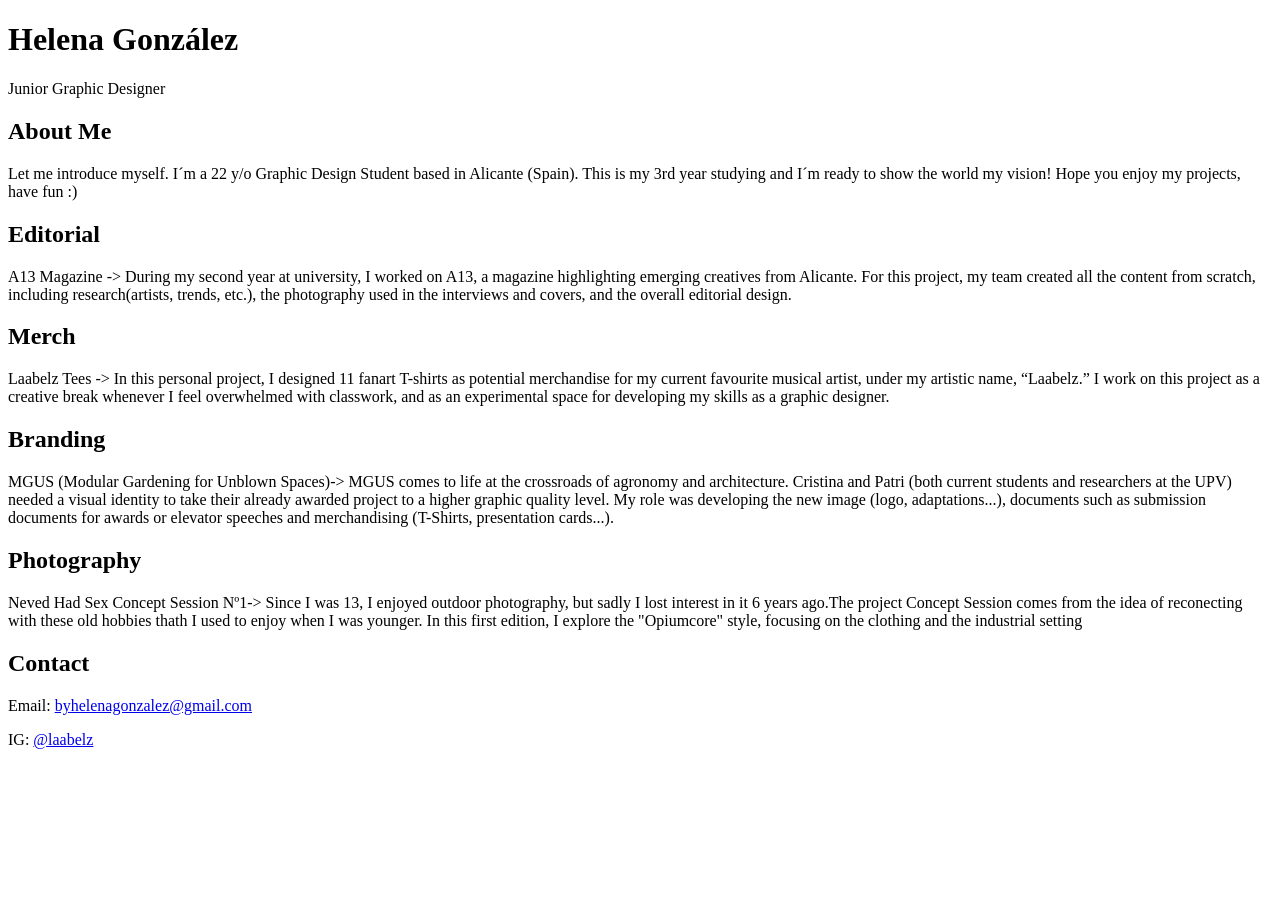
==== index.html @ 9114ae09 "creación de pags html para los diferentes proyectos + css específico (styleproject.css)" ====
<!DOCTYPE html>
<html lang="en">
<head>
    <meta charset="UTF-8">
    <meta name="viewport" content="width=device-width, initial-scale=1.0">
    <title>Portfolio</title>
    <link rel="stylesheet" href="style.css">

</head>
<body>
    <header>
        <h1>Helena González</h1>
        <p>Junior Graphic Designer</p>
    </header>
    <main>
        <section class="about">
            <h2>About Me</h2>
            <p>Let me introduce myself.
                I´m a 22 y/o Graphic Design Student based in Alicante (Spain). This is my 3rd year studying and I´m ready to show the world my vision! Hope you enjoy my projects, have fun :)
            </p>
        </section>

        <section class="proyectos">
            <div class="projectounico">
                <h2>Editorial</h2>
                <p>A13 Magazine -> During my second year at university, I worked on A13, a magazine highlighting emerging creatives from Alicante. For this project, my team created all the content from scratch, including research(artists, trends, etc.), the photography used in the interviews and covers, and the overall editorial design.</p>
            </div>
            <div class="projectounico">
                <h2>Merch</h2>
                <p>Laabelz Tees -> In this personal project, I designed 11 fanart T-shirts as potential merchandise for my current favourite musical artist, under my artistic name, “Laabelz.” I work on this project as a creative break whenever I feel overwhelmed with classwork, and as an experimental space for developing my skills as a graphic designer.</p>
            </div>
            <div class="projectounico">
                <h2>Branding</h2>
                <p>MGUS (Modular Gardening for Unblown Spaces)-> MGUS comes to life at the crossroads of agronomy and architecture. Cristina and Patri (both current students and researchers at the UPV) needed a visual identity to take their already awarded project to a higher graphic quality level. My role was developing the new image (logo, adaptations...), documents such as submission documents for awards or elevator speeches and merchandising (T-Shirts, presentation cards...).</p>
            </div>
            <div class="projectounico">
                <h2>Photography</h2>
                <p>Neved Had Sex Concept Session Nº1-> Since I was 13, I enjoyed outdoor photography, but sadly I lost interest in it 6 years ago.The project Concept Session comes from the idea of reconecting with these old hobbies thath I used to enjoy when I was younger. In this first edition, I explore the "Opiumcore" style, focusing on the clothing and the industrial setting</p>
            </div>

        </section>

        <section class="contact">
            <h2>Contact</h2>
            <p>Email: 
                    <a href="mailto:byhelenagonzalez@gmail.com"> byhelenagonzalez@gmail.com</a>
            </p>
            <p>IG: 
                <a href="https://www.instagram.com/laabelz/" target="_blank">@laabelz</a>
            </p>

        </section>
    </main>


</body>
</html>
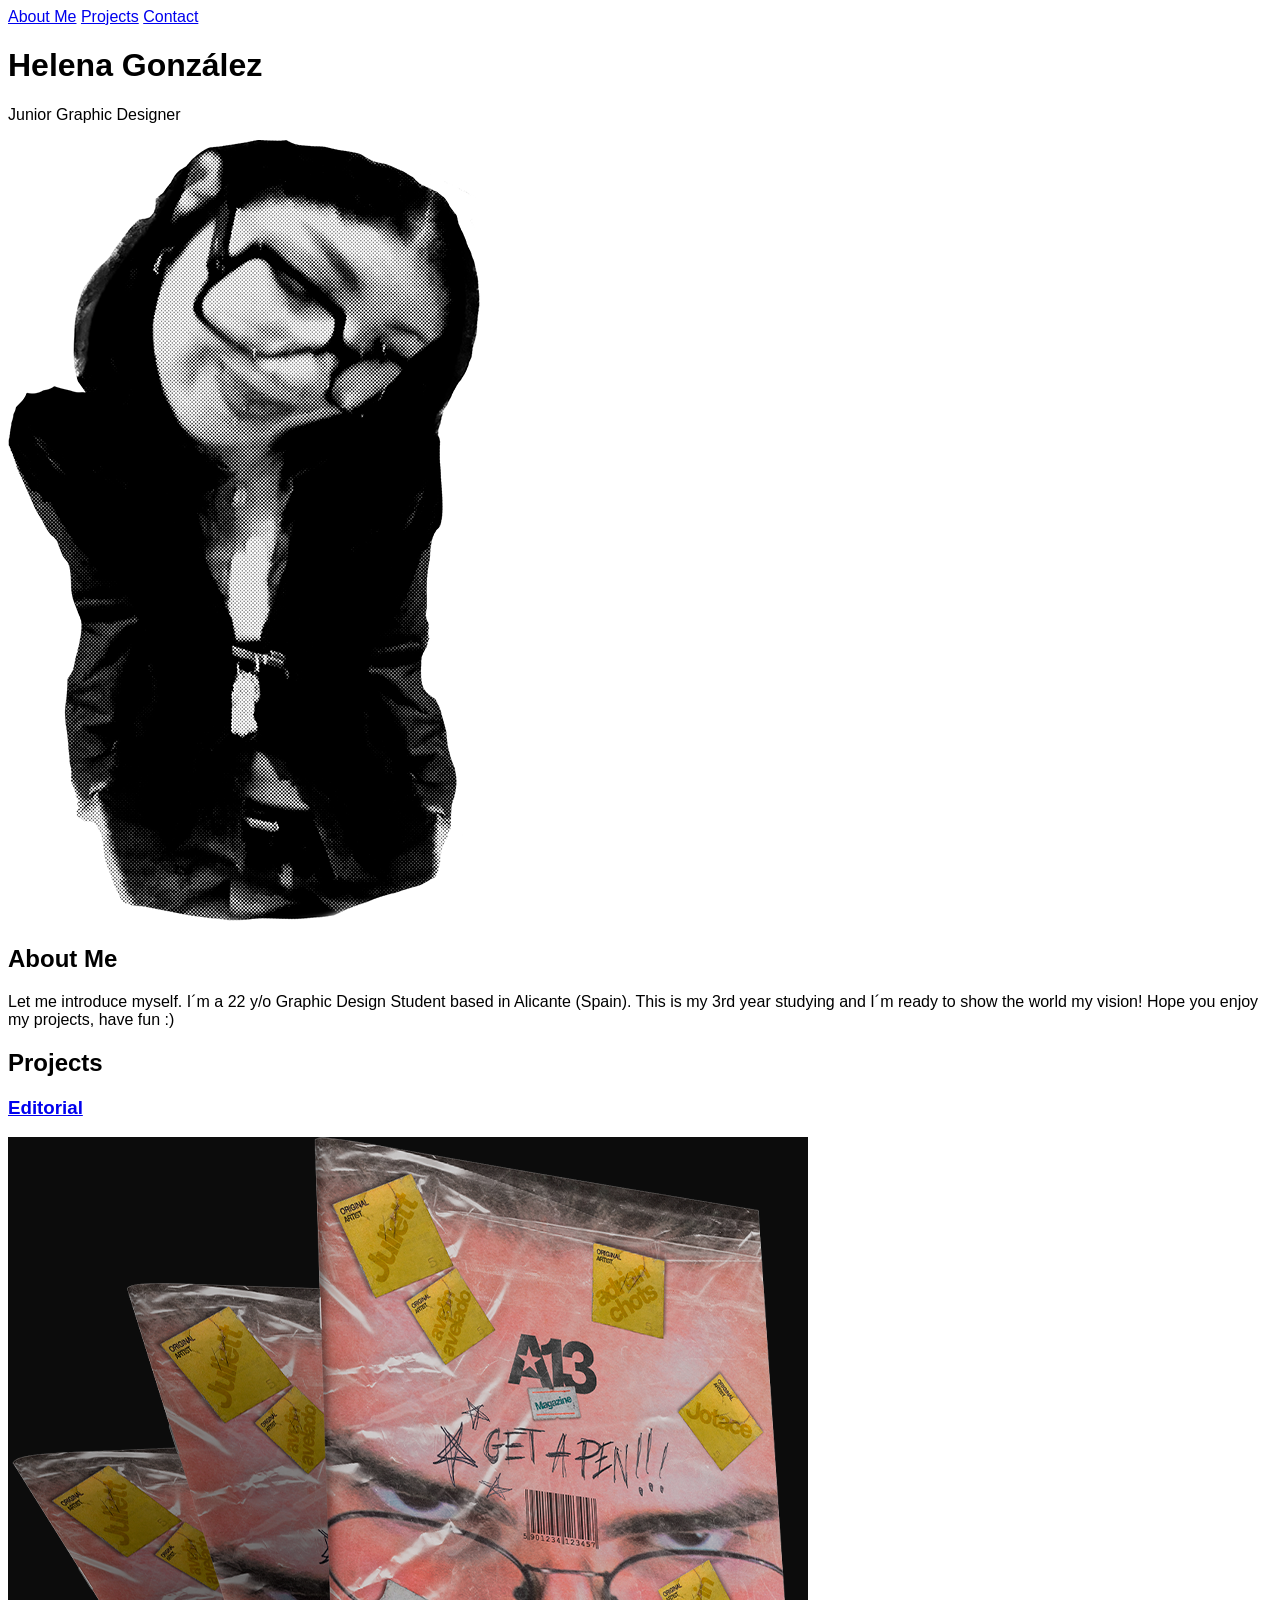
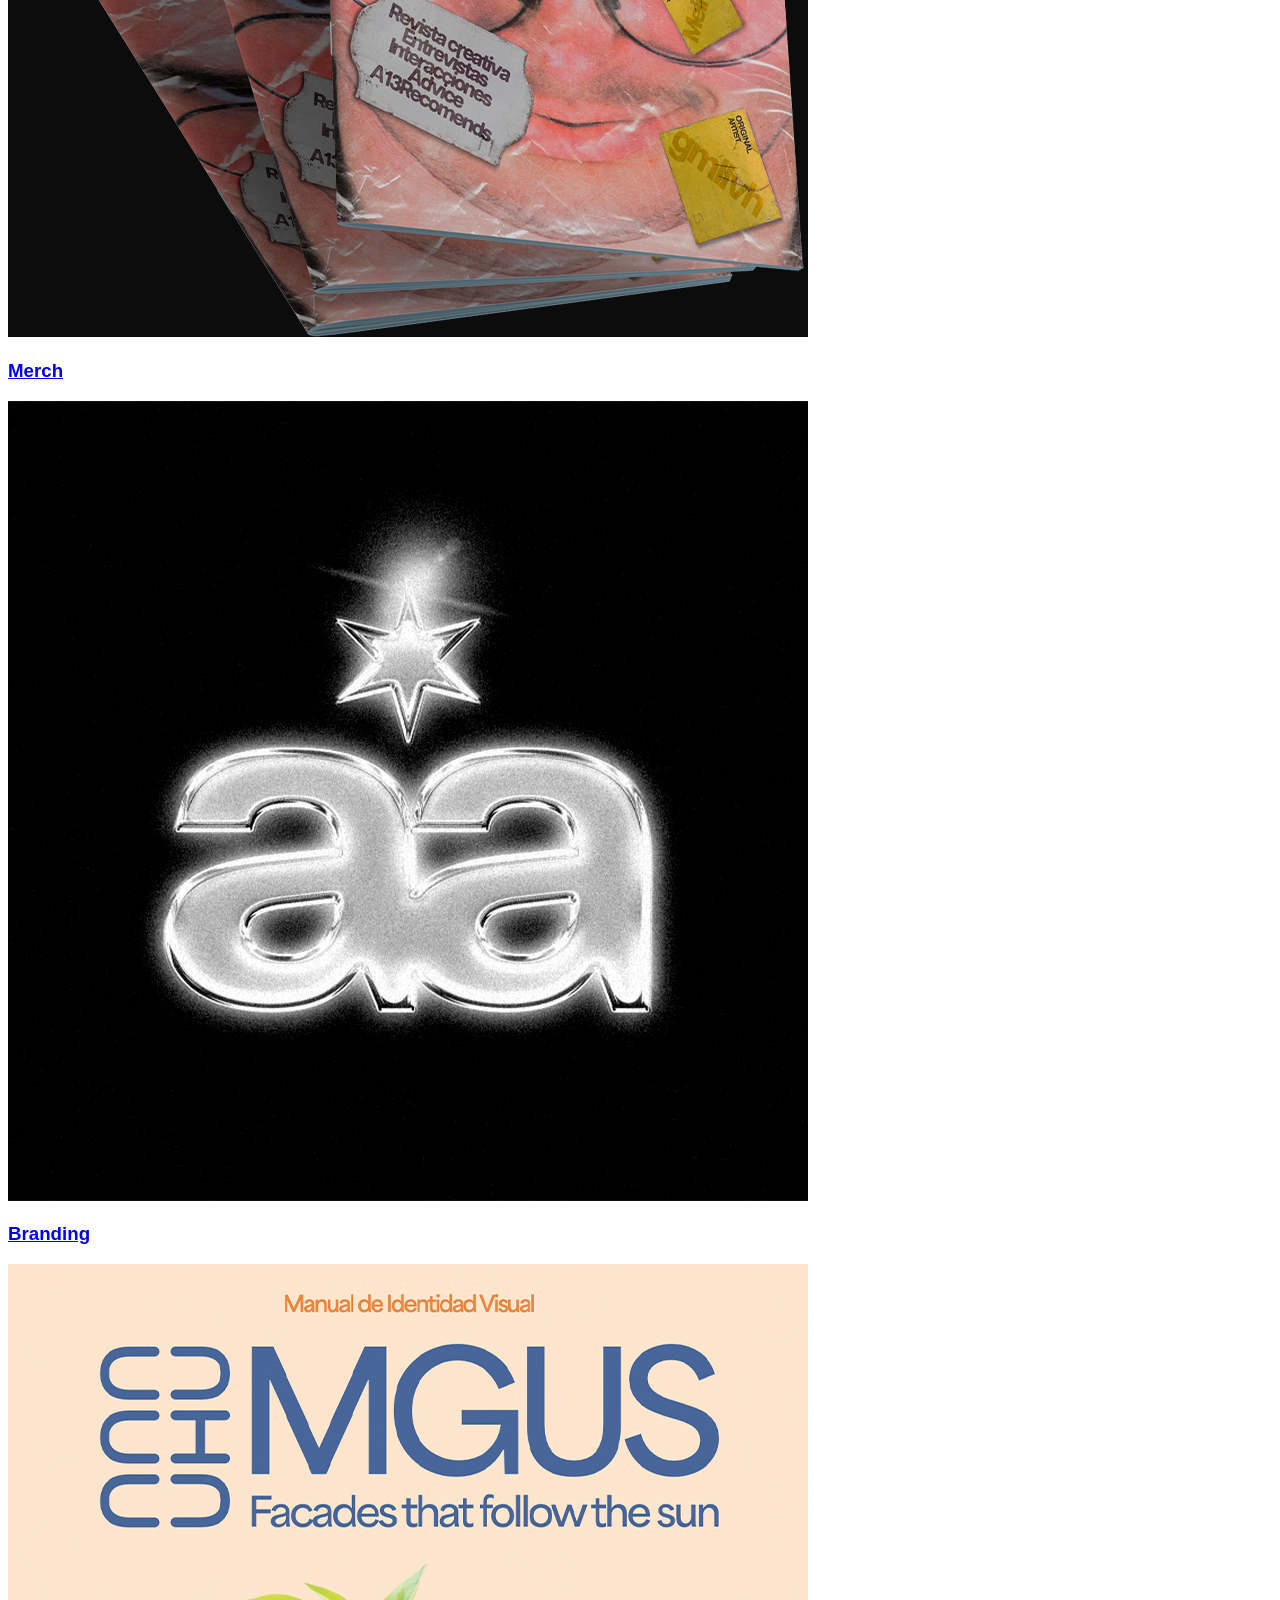
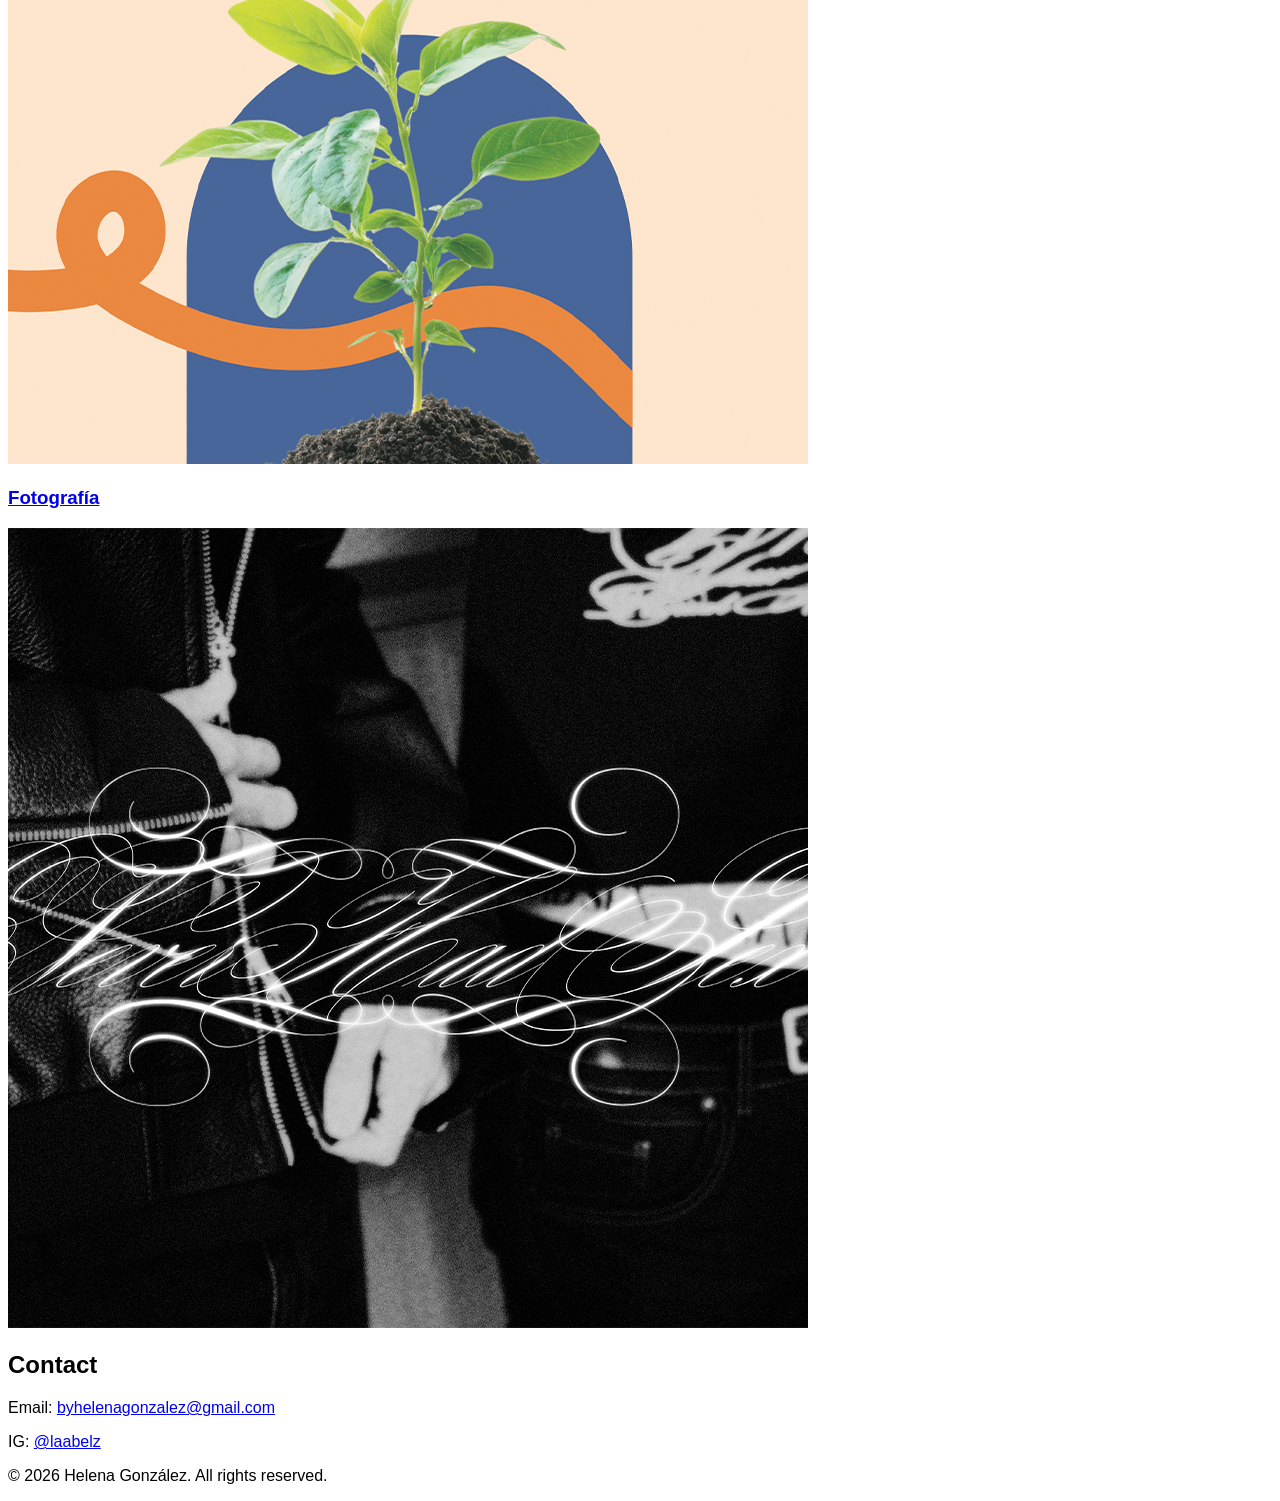
==== commit dfe0cdcb: "reestructuración he cambiado de idea y me gusta más hecer una galería para presentar los poryectos a" ====
--- a/index.html
+++ b/index.html
@@ -4,43 +4,58 @@
     <meta charset="UTF-8">
     <meta name="viewport" content="width=device-width, initial-scale=1.0">
     <title>Portfolio</title>
-    <link rel="stylesheet" href="style.css">
+    <link rel="stylesheet" href="css/style.css">
 
 </head>
 <body>
     <header>
+    <nav>
+        <a href="#about">About Me</a>
+        <a href="#projects">Projects</a>
+        <a href="#contact">Contact</a>
+    </nav>
+</header>
         <h1>Helena González</h1>
         <p>Junior Graphic Designer</p>
     </header>
     <main>
-        <section class="about">
-            <h2>About Me</h2>
-            <p>Let me introduce myself.
-                I´m a 22 y/o Graphic Design Student based in Alicante (Spain). This is my 3rd year studying and I´m ready to show the world my vision! Hope you enjoy my projects, have fun :)
-            </p>
+        <section id="about">
+            <div class="imagen">
+                <img src="imagenes/yochikita.png" alt="Helen:)">
+            </div>
+            <div class="descripcion">
+                <h2>About Me</h2>
+                 <p>Let me introduce myself. I´m a 22 y/o Graphic Design Student based in Alicante (Spain). This is my 3rd year studying and I´m ready to show the world my vision! Hope you enjoy my projects, have fun :) </p>
+            </div>           
         </section>
 
-        <section class="proyectos">
-            <div class="projectounico">
-                <h2>Editorial</h2>
-                <p>A13 Magazine -> During my second year at university, I worked on A13, a magazine highlighting emerging creatives from Alicante. For this project, my team created all the content from scratch, including research(artists, trends, etc.), the photography used in the interviews and covers, and the overall editorial design.</p>
+        <section id="proyectos">
+            <h2>Projects</h2>
+            <div class="galeriaproyectos">
+                <a href="editorial.html">
+                    <h3>Editorial</h3>
+                    <img src="imagenes/editoriallanding.png" alt="A13 Magazine">
+                </a>
+
+                <a href="merch.html">
+                    <h3>Merch</h3>
+                    <img src="imagenes/merchlanding.png" alt="Laabelz">
+                </a>
+
+                <a href="branding.html">
+                    <h3>Branding</h3>
+                    <img src="imagenes/brandinglanding.png" alt="MGUS">
+                </a>
+
+                <a href="fotografia.html">
+                    <h3>Fotografía</h3>
+                    <img src="imagenes/fotolanding.png" alt="Fotografía Project">
+                </a>
+
             </div>
-            <div class="projectounico">
-                <h2>Merch</h2>
-                <p>Laabelz Tees -> In this personal project, I designed 11 fanart T-shirts as potential merchandise for my current favourite musical artist, under my artistic name, “Laabelz.” I work on this project as a creative break whenever I feel overwhelmed with classwork, and as an experimental space for developing my skills as a graphic designer.</p>
-            </div>
-            <div class="projectounico">
-                <h2>Branding</h2>
-                <p>MGUS (Modular Gardening for Unblown Spaces)-> MGUS comes to life at the crossroads of agronomy and architecture. Cristina and Patri (both current students and researchers at the UPV) needed a visual identity to take their already awarded project to a higher graphic quality level. My role was developing the new image (logo, adaptations...), documents such as submission documents for awards or elevator speeches and merchandising (T-Shirts, presentation cards...).</p>
-            </div>
-            <div class="projectounico">
-                <h2>Photography</h2>
-                <p>Neved Had Sex Concept Session Nº1-> Since I was 13, I enjoyed outdoor photography, but sadly I lost interest in it 6 years ago.The project Concept Session comes from the idea of reconecting with these old hobbies thath I used to enjoy when I was younger. In this first edition, I explore the "Opiumcore" style, focusing on the clothing and the industrial setting</p>
-            </div>
-
         </section>
 
-        <section class="contact">
+        <section class="contacto" id="contact">
             <h2>Contact</h2>
             <p>Email: 
                     <a href="mailto:byhelenagonzalez@gmail.com"> byhelenagonzalez@gmail.com</a>
@@ -52,6 +67,10 @@
         </section>
     </main>
 
+    <footer>
+        <p> © 2026 Helena González. All rights reserved.</p>
+    </footer>
+
 
 </body>
 </html>
--- a/css/style.css
+++ b/css/style.css
@@ -0,0 +1,4 @@
+body {
+    font-family: 'helvetica neue', sans-serif;
+    
+}
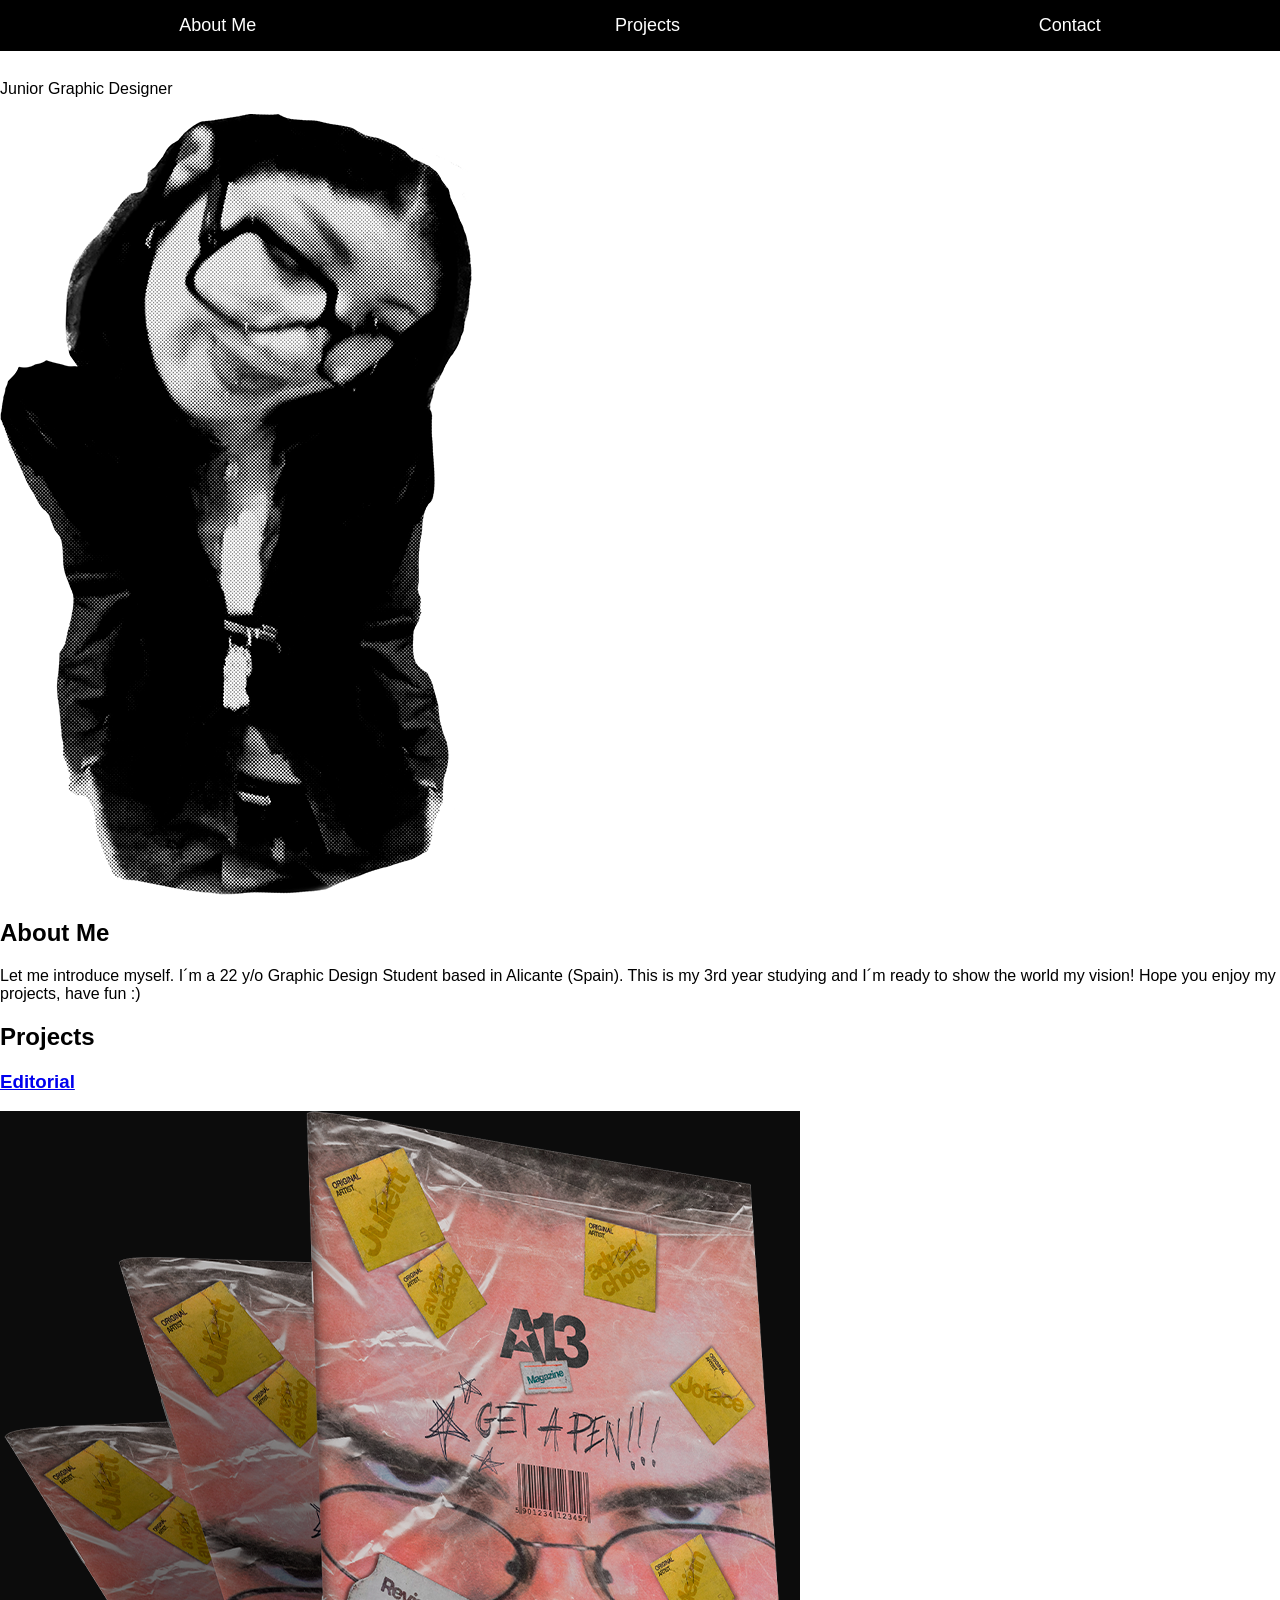
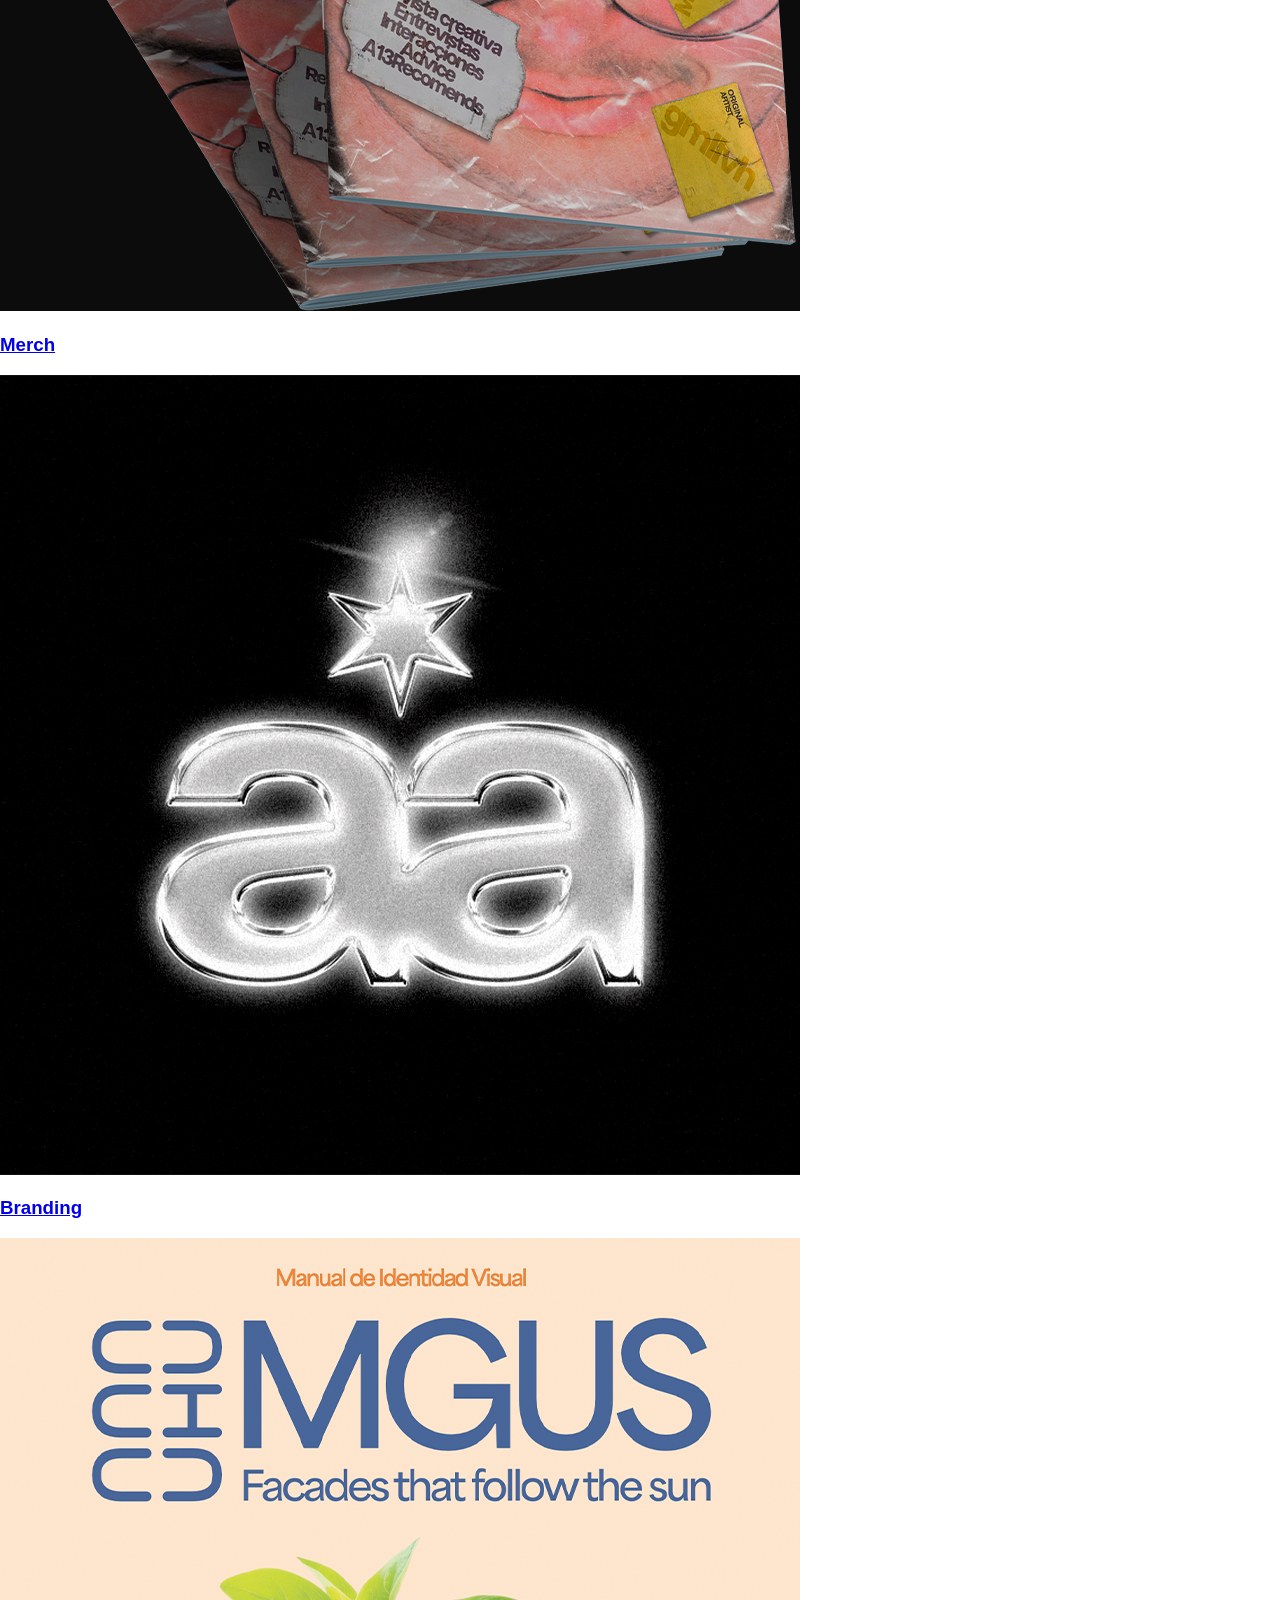
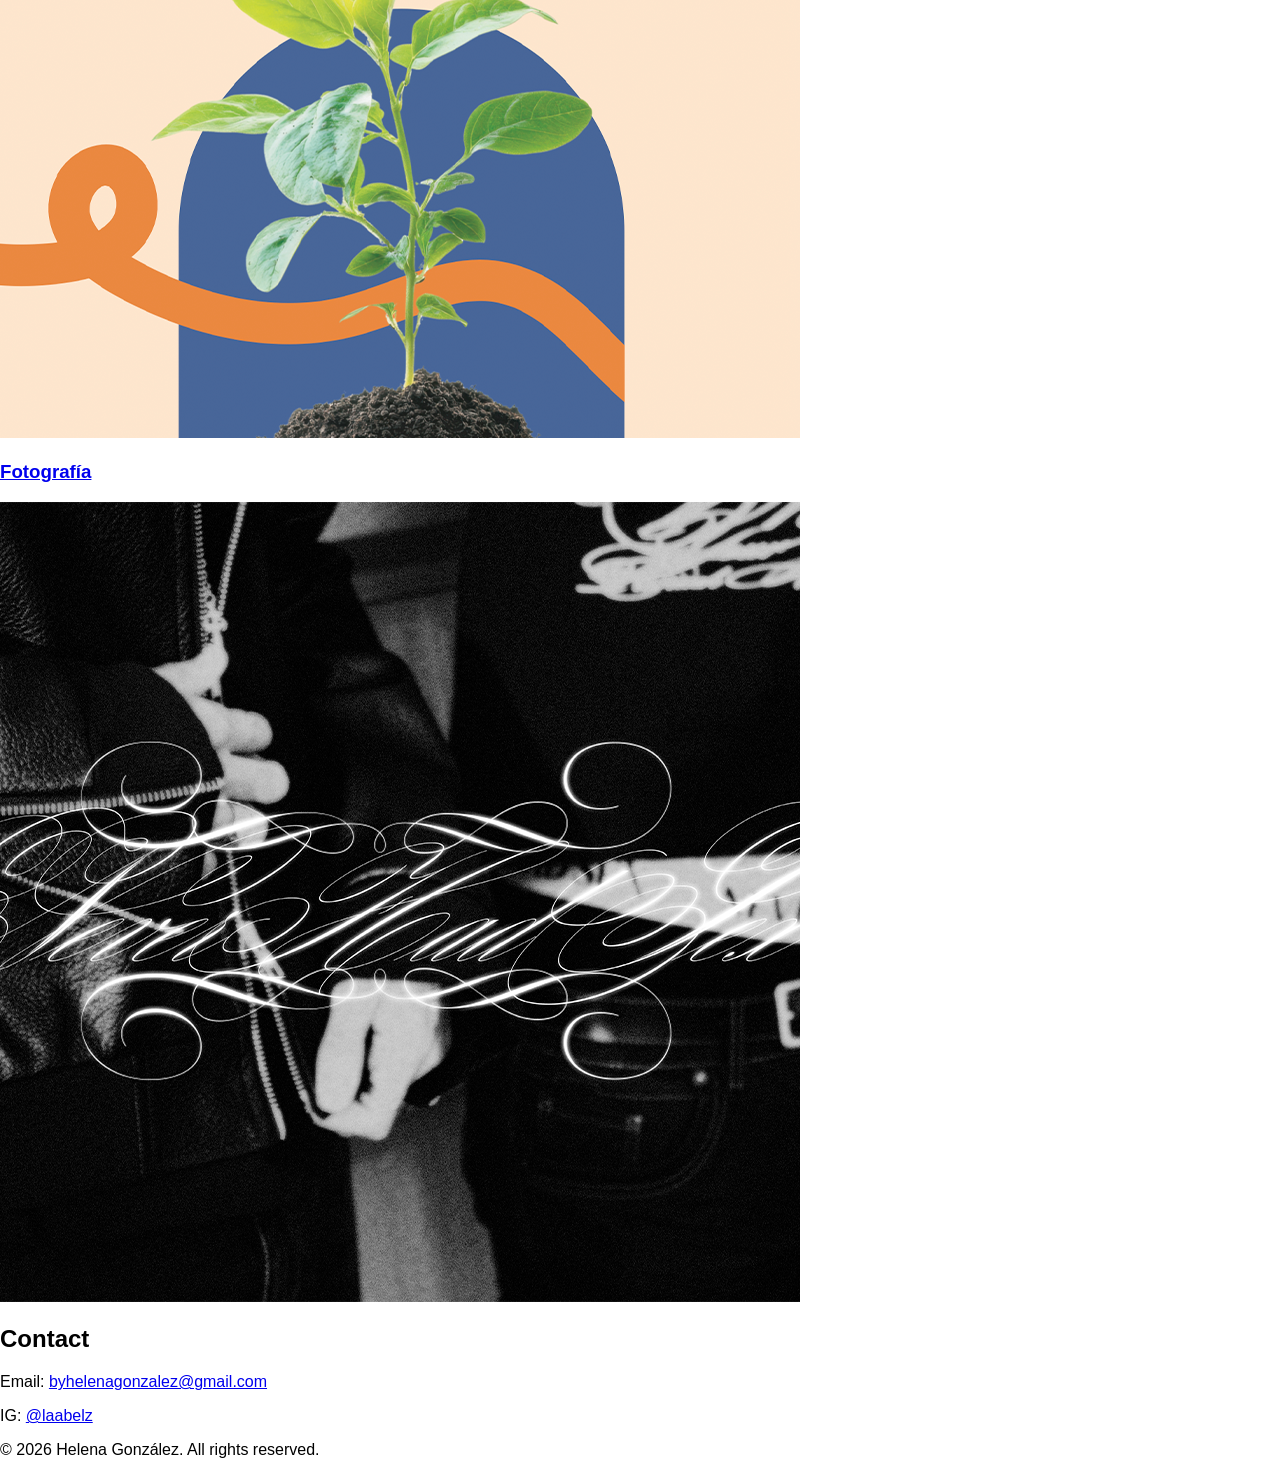
==== commit 4a473c76: "creación y mejora del css de header he puesto el fondo negro, cambiado la tipografía y animado el ho" ====
--- a/index.html
+++ b/index.html
@@ -11,12 +11,12 @@
     <header>
     <nav>
         <a href="#about">About Me</a>
-        <a href="#projects">Projects</a>
-        <a href="#contact">Contact</a>
+        <a href="#proyectos">Projects</a>
+        <a href="#contacto">Contact</a>
     </nav>
-</header>
-        <h1>Helena González</h1>
-        <p>Junior Graphic Designer</p>
+
+    <h1>Helena González</h1>
+    <p>Junior Graphic Designer</p>
     </header>
     <main>
         <section id="about">
@@ -29,7 +29,7 @@
             </div>           
         </section>
 
-        <section id="proyectos">
+        <section class="proyectos" id="proyectos">
             <h2>Projects</h2>
             <div class="galeriaproyectos">
                 <a href="editorial.html">
@@ -55,7 +55,7 @@
             </div>
         </section>
 
-        <section class="contacto" id="contact">
+        <section class="contacto" id="contacto">
             <h2>Contact</h2>
             <p>Email: 
                     <a href="mailto:byhelenagonzalez@gmail.com"> byhelenagonzalez@gmail.com</a>
--- a/css/style.css
+++ b/css/style.css
@@ -1,4 +1,28 @@
 body {
+    margin: 0;
     font-family: 'helvetica neue', sans-serif;
-    
+}
+
+header nav {
+    background-color: black;
+    color: white;
+    position: fixed;
+    top: 0;
+    width: 100%;
+    z-index: 10;
+    display: flex;
+    justify-content: space-around;   
+}
+ header nav a {
+    color: white;
+    font-weight: lighter;
+    text-decoration: none;
+    padding: 15px 20px;
+    font-size: 18px;
+}
+
+header nav a:hover {
+    font-style: italic;
+    color: rgb(170, 0, 0);
+    transition: all 0.3s ease;
 }
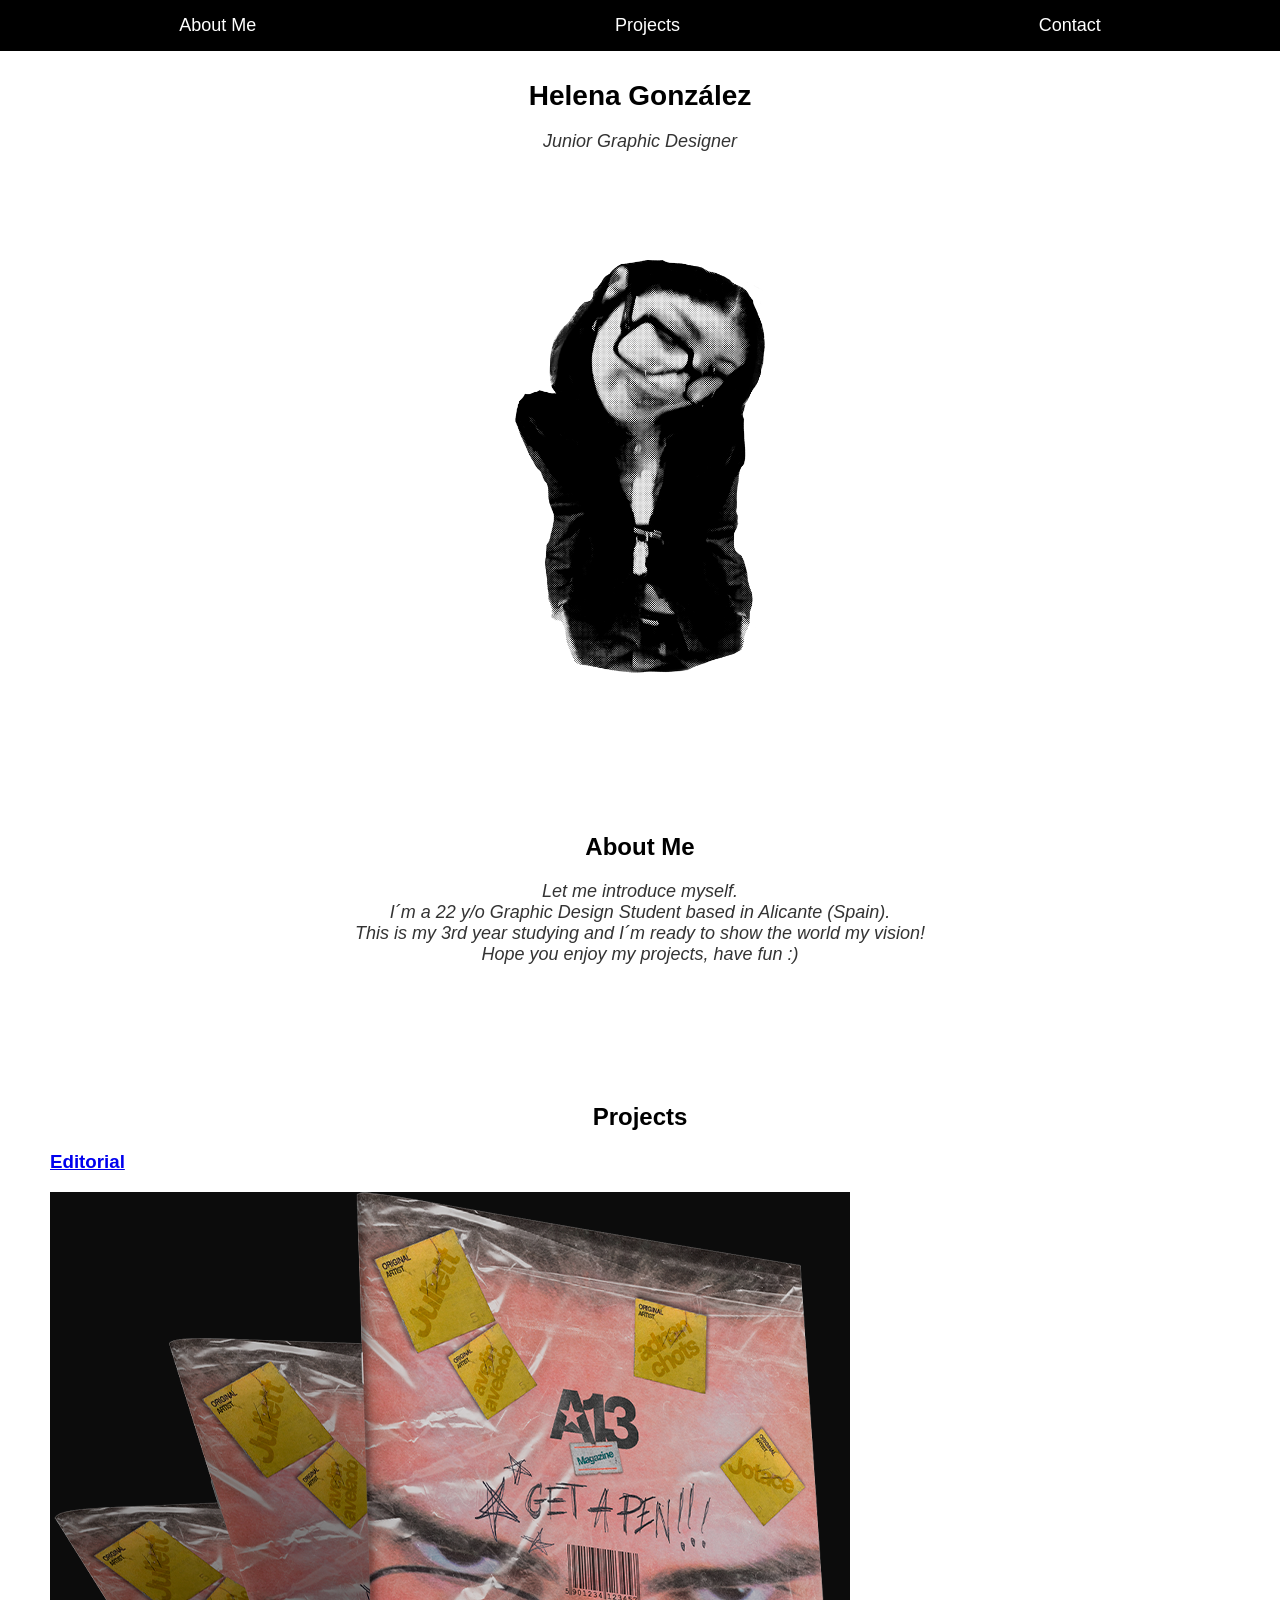
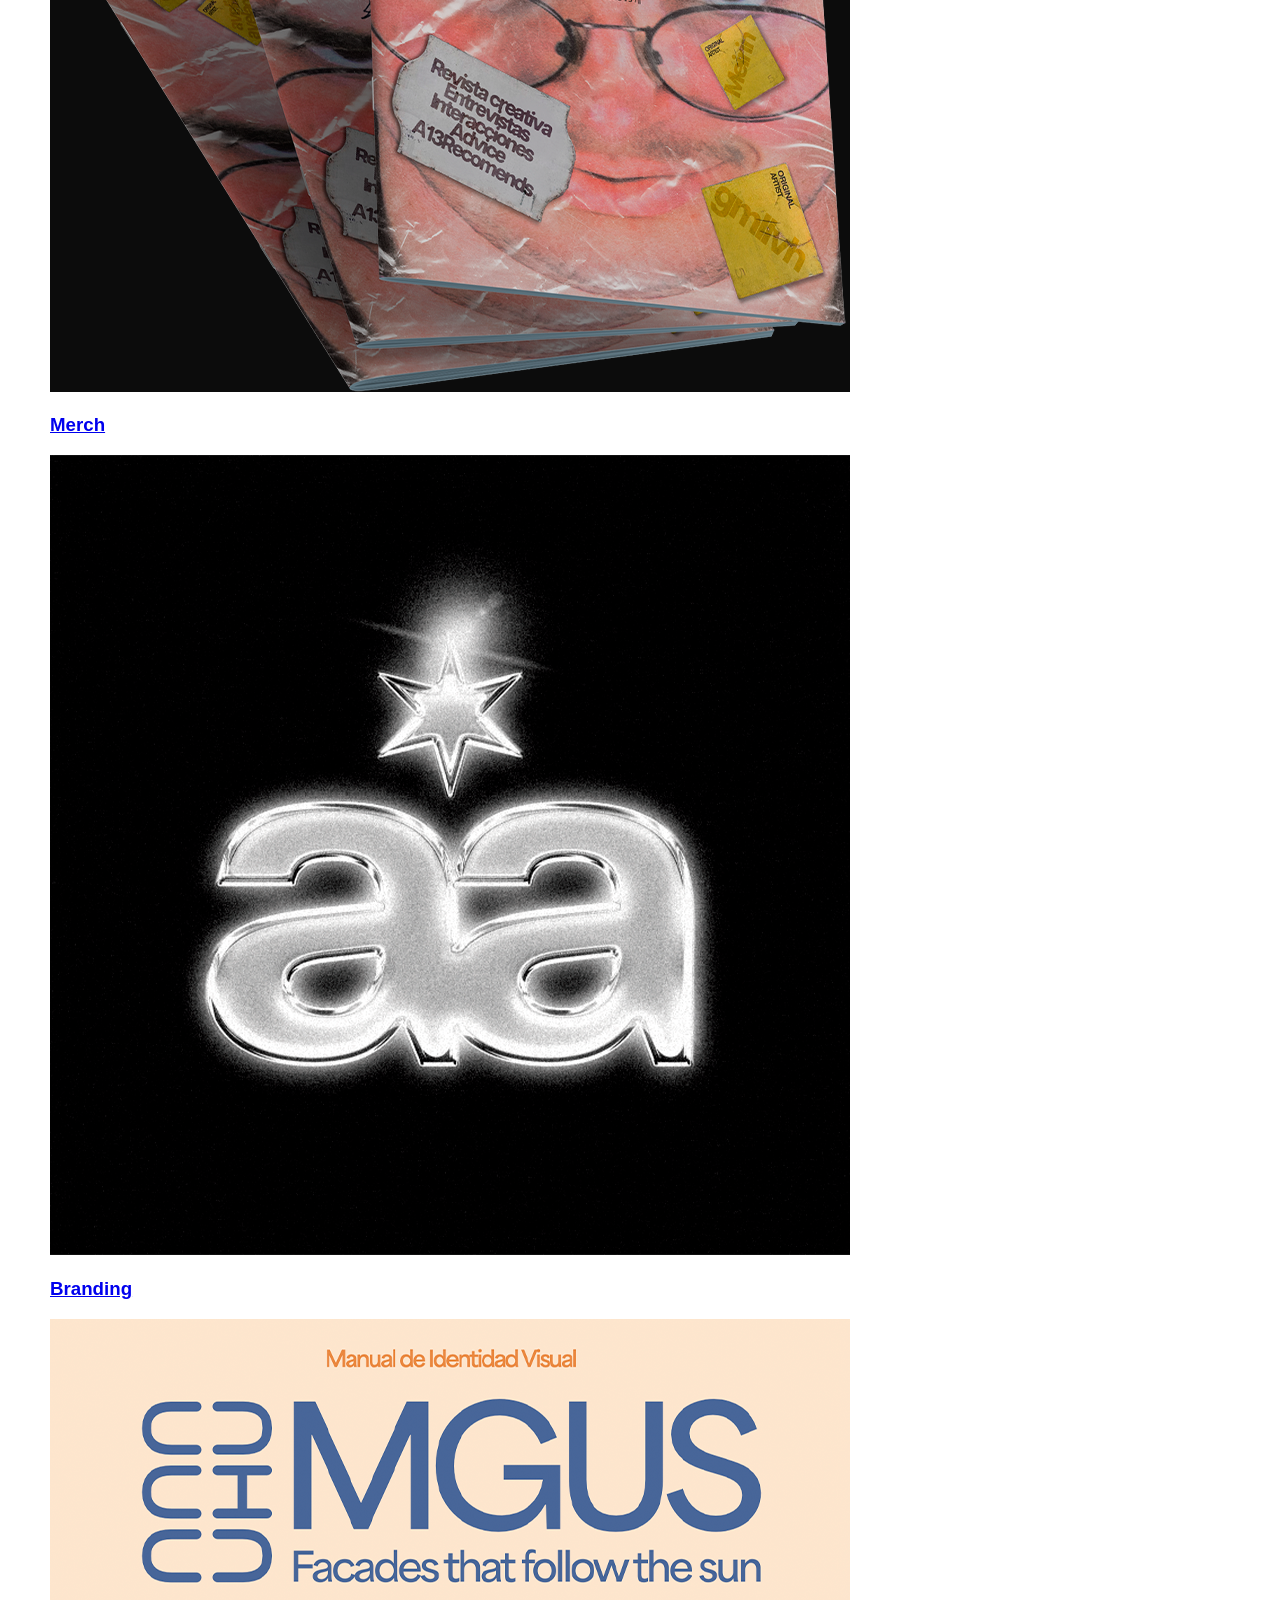
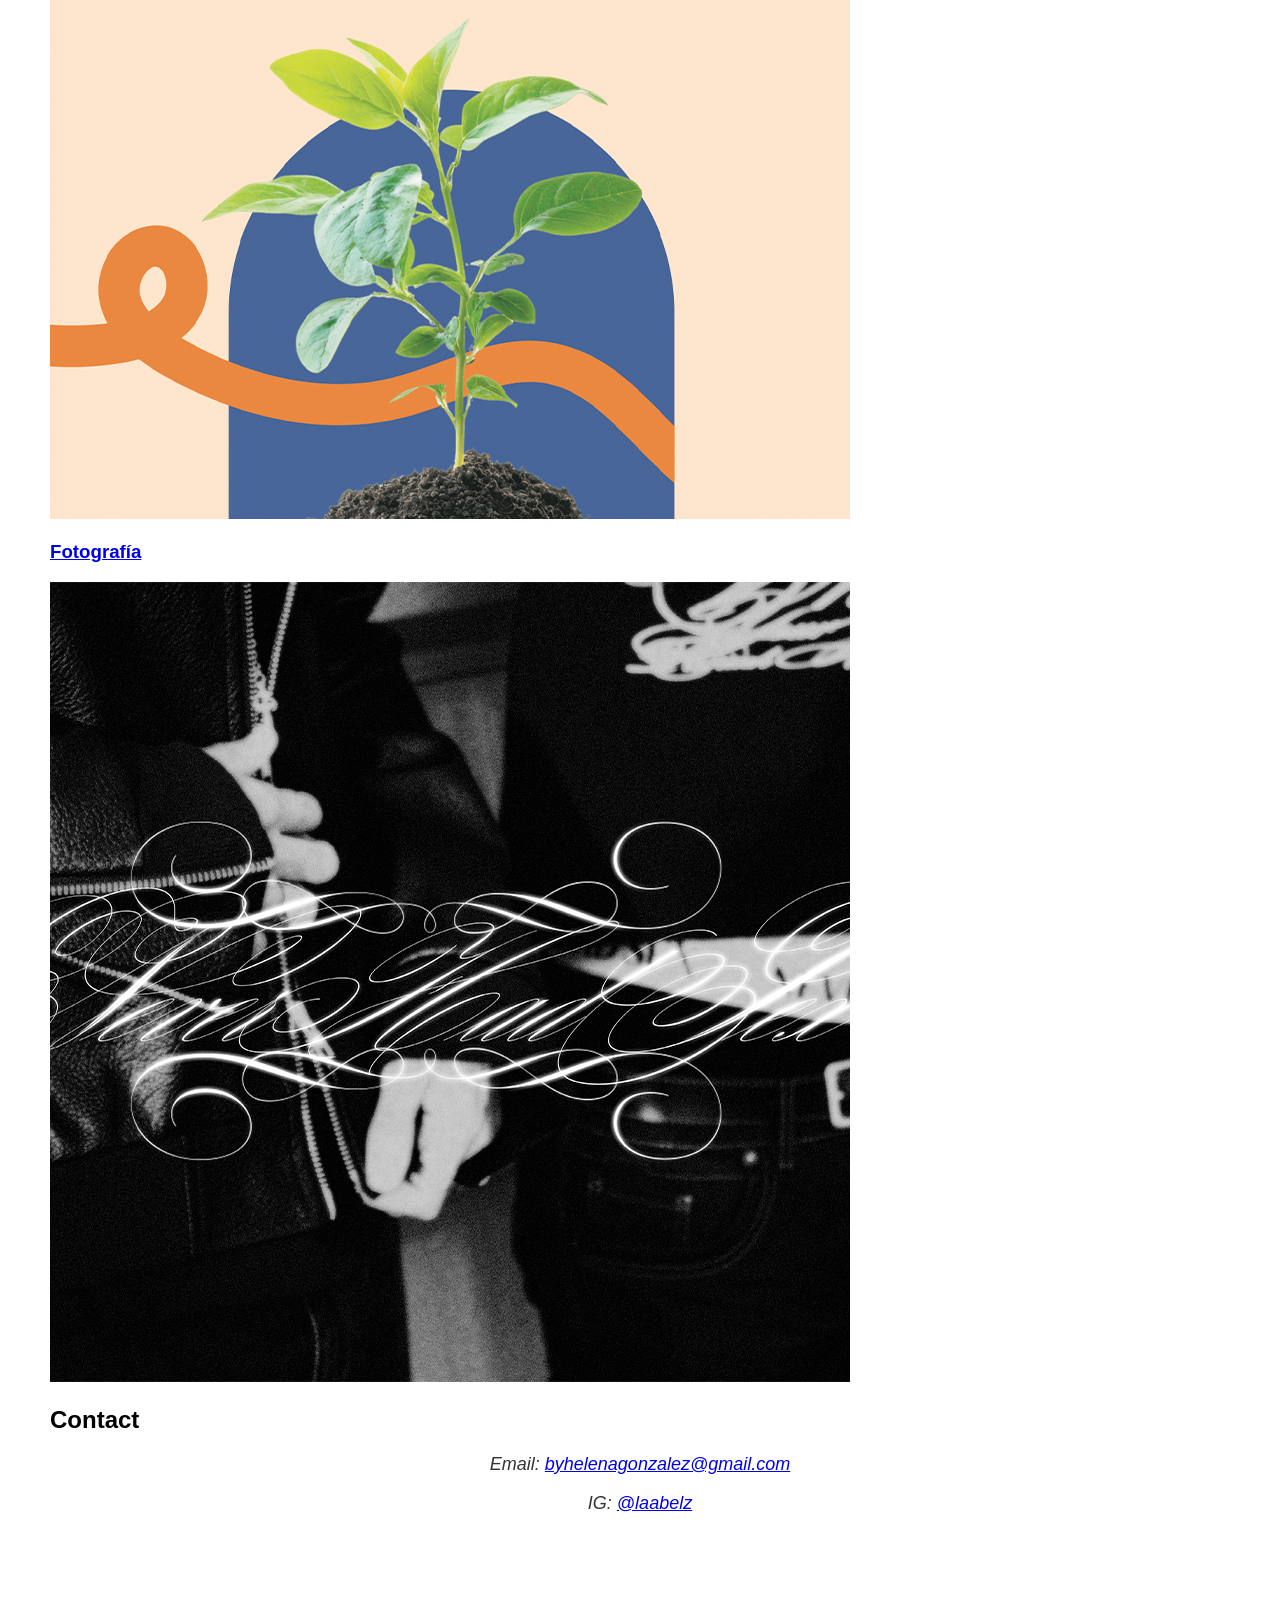
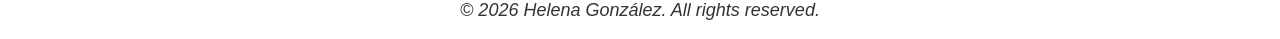
==== commit f4ac64fb: "maquetación del About me" ====
--- a/index.html
+++ b/index.html
@@ -19,13 +19,13 @@
     <p>Junior Graphic Designer</p>
     </header>
     <main>
+        <div class="yochikita">
+                <img src="imagenes/yochikita.png" alt="Helen:)">
+        </div>
         <section id="about">
-            <div class="imagen">
-                <img src="imagenes/yochikita.png" alt="Helen:)">
-            </div>
             <div class="descripcion">
                 <h2>About Me</h2>
-                 <p>Let me introduce myself. I´m a 22 y/o Graphic Design Student based in Alicante (Spain). This is my 3rd year studying and I´m ready to show the world my vision! Hope you enjoy my projects, have fun :) </p>
+                 <p>Let me introduce myself.<br>I´m a 22 y/o Graphic Design Student based in Alicante (Spain).<br>This is my 3rd year studying and I´m ready to show the world my vision!<br>Hope you enjoy my projects, have fun :) </p>
             </div>           
         </section>
 
--- a/css/style.css
+++ b/css/style.css
@@ -17,7 +17,7 @@
     color: white;
     font-weight: lighter;
     text-decoration: none;
-    padding: 15px 20px;
+    padding: 15px 15px;
     font-size: 18px;
 }
 
@@ -25,4 +25,47 @@
     font-style: italic;
     color: rgb(170, 0, 0);
     transition: all 0.3s ease;
+}
+
+h1 {
+    margin-top: 80px;
+    text-align: center;
+    font-size: 28px;
+}
+p {
+    text-align: center;
+    font-weight: 300;
+    font-size: 18px;
+    font-style: italic;
+    color: #333;
+}
+
+main {
+    padding: 50px;
+}
+
+#about {
+    display: flex;
+    flex-direction: column;
+    align-items: center;;
+    padding-top: 100px;
+    text-align: center;
+}
+
+.yochikita {
+    display: flex;
+    justify-content: center;
+    margin: 40px 0;
+}
+.yochikita img {
+   max-width: 250px;
+    height: auto;
+}
+
+.proyectos h2 {
+    padding-top: 100px;
+    text-align: center;
+}
+.galeriaproyectos {
+
 }
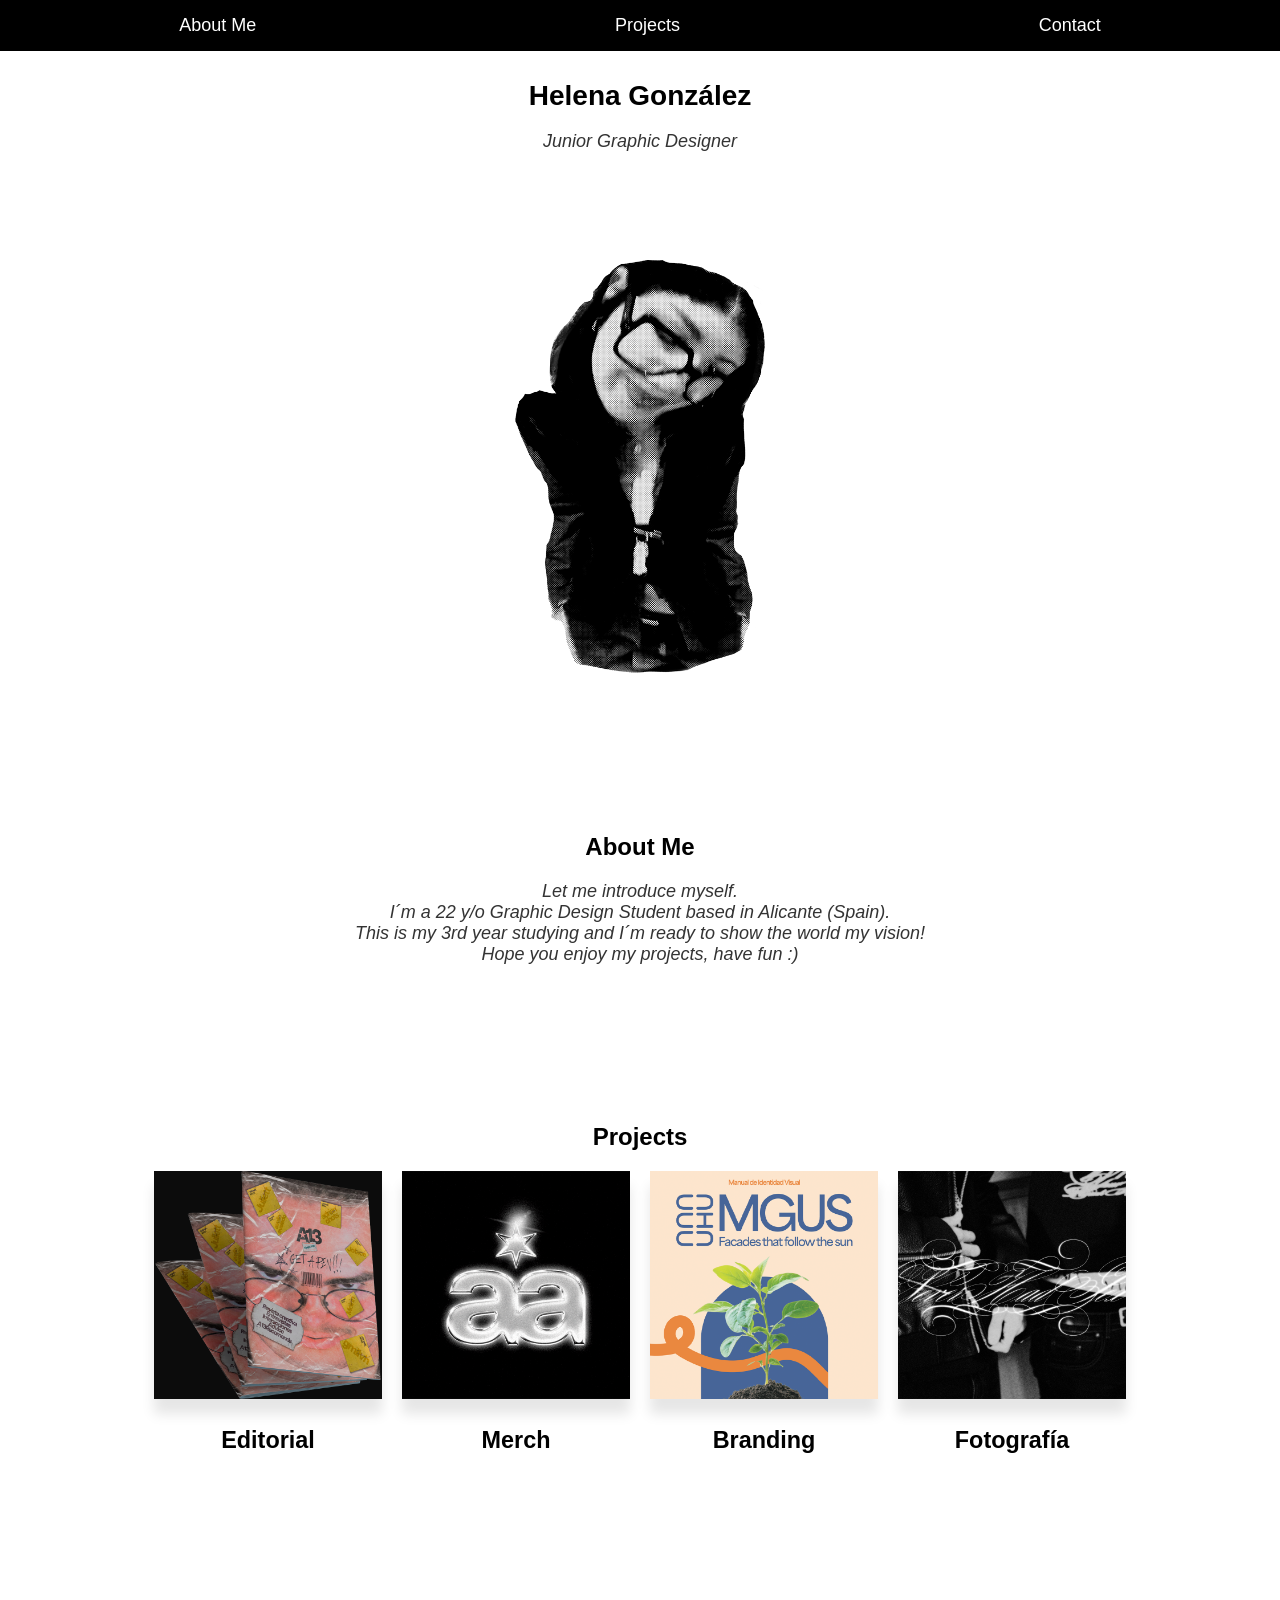
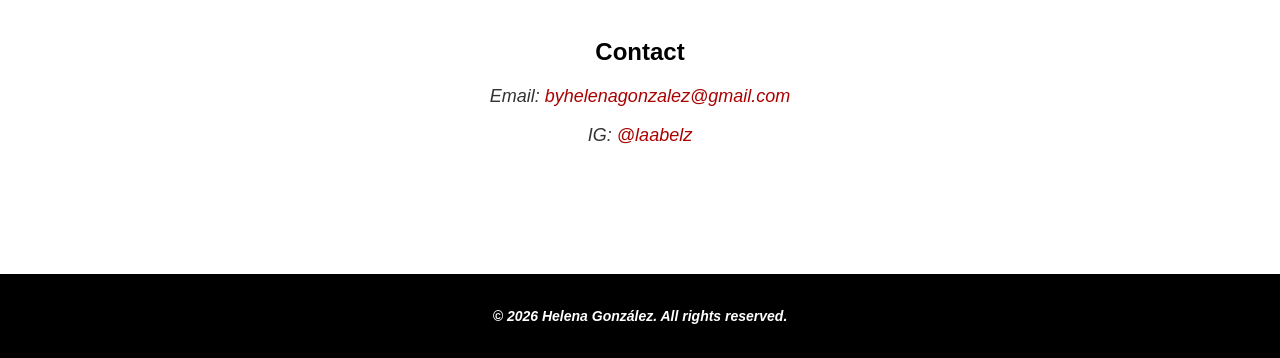
==== commit 535de5c5: "he añadido la primeria y segunda media query la galería se mantendrá en una columna si el dispositiv" ====
--- a/index.html
+++ b/index.html
@@ -33,23 +33,24 @@
             <h2>Projects</h2>
             <div class="galeriaproyectos">
                 <a href="editorial.html">
+                    <img src="imagenes/editoriallanding.png" alt="A13 Magazine">
                     <h3>Editorial</h3>
-                    <img src="imagenes/editoriallanding.png" alt="A13 Magazine">
                 </a>
 
                 <a href="merch.html">
+                    
+                    <img src="imagenes/merchlanding.png" alt="Laabelz">
                     <h3>Merch</h3>
-                    <img src="imagenes/merchlanding.png" alt="Laabelz">
                 </a>
 
                 <a href="branding.html">
+                    <img src="imagenes/brandinglanding.png" alt="MGUS">
                     <h3>Branding</h3>
-                    <img src="imagenes/brandinglanding.png" alt="MGUS">
                 </a>
 
                 <a href="fotografia.html">
+                    <img src="imagenes/fotolanding.png" alt="Fotografía Project">
                     <h3>Fotografía</h3>
-                    <img src="imagenes/fotolanding.png" alt="Fotografía Project">
                 </a>
 
             </div>
@@ -71,6 +72,5 @@
         <p> © 2026 Helena González. All rights reserved.</p>
     </footer>
 
-
 </body>
 </html>
--- a/css/style.css
+++ b/css/style.css
@@ -19,12 +19,13 @@
     text-decoration: none;
     padding: 15px 15px;
     font-size: 18px;
+    transition: all 0.3s ease;
 }
 
 header nav a:hover {
     font-style: italic;
     color: rgb(170, 0, 0);
-    transition: all 0.3s ease;
+
 }
 
 h1 {
@@ -61,11 +62,84 @@
    max-width: 250px;
     height: auto;
 }
-
+.proyectos {
+    padding: 20px 20px;
+}
 .proyectos h2 {
     padding-top: 100px;
     text-align: center;
 }
 .galeriaproyectos {
+    display: flex;
+    flex-direction: column;
+    gap: 20px;
 
+}
+.galeriaproyectos a {
+    display: block;
+    text-align: center;
+    text-decoration: none;
+    color: black;
+    font-weight: 500;
+    font-size: 20px;
+    transition: all 0.3s ease;
+}
+h3:hover {
+    color: rgb(170, 0, 0);
+
+}
+
+.galeriaproyectos img {
+    width: 100%;
+    height: auto;
+    box-shadow: 0 15px 12px rgba(0, 0, 0, 0.1);
+}
+.contacto {
+    padding: 20px 20px;
+}
+.contacto h2 {
+    padding-top: 100px;
+    text-align: center;
+}
+.contacto p {
+    text-align: center;
+    font-size: 18px;
+}
+.contacto a {
+    color: rgb(170, 0, 0);
+    text-decoration: none;
+    transition: all 1s ease;
+}
+.contacto a:hover {
+    color: rgb(68, 0, 0);
+}
+
+footer {
+    background-color: black;
+    padding: 20px 0;
+    margin-top: 40px;
+}
+footer p {
+    color: white;
+    text-align: center;
+    font-weight: bolder;
+    font-size: 14px;
+}
+
+@media (min-width:768px){
+    .galeriaproyectos{
+        flex-direction: row;
+        flex-wrap: wrap;
+        justify-content: center;
+    }
+    .galeriaproyectos a{
+        width: 45%;
+    }
+}
+
+@media (min-width: 1024px) {
+    .galeriaproyectos a{
+            width: 20%;
+    }
+    
 }
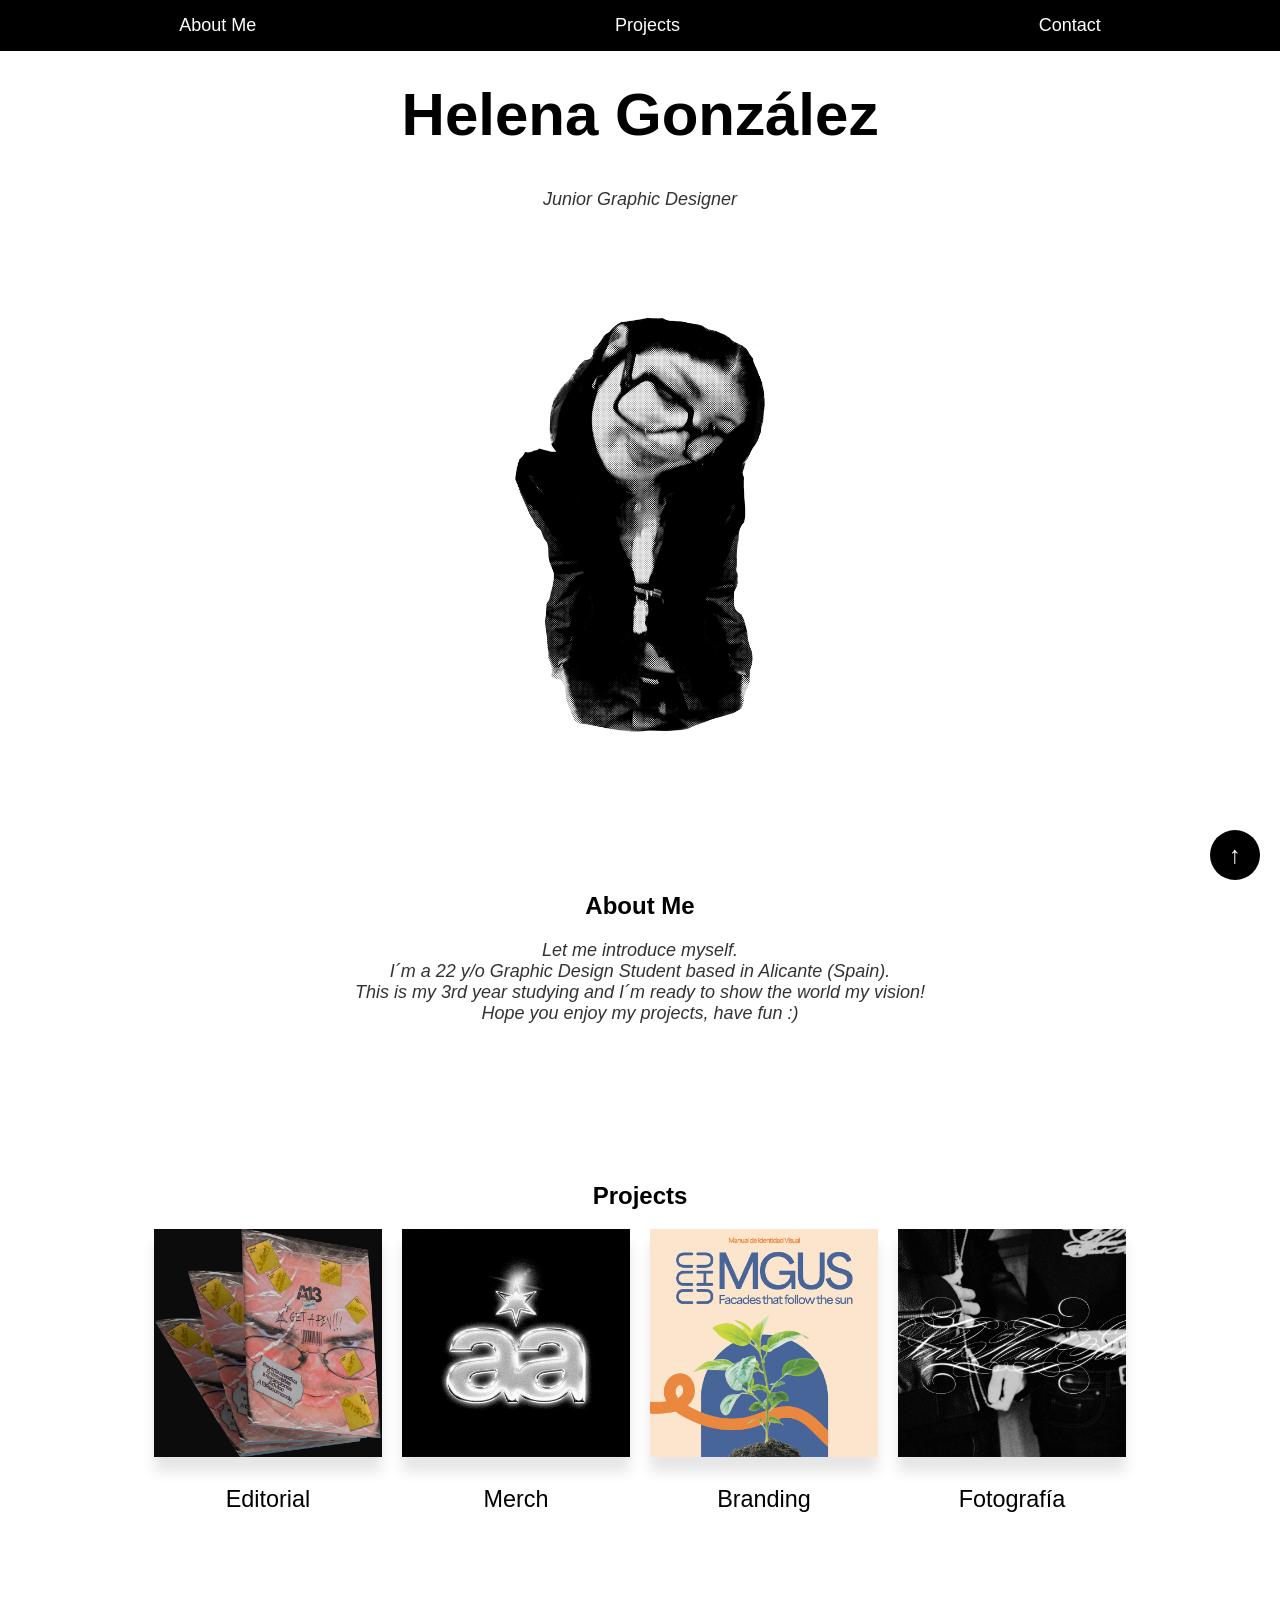
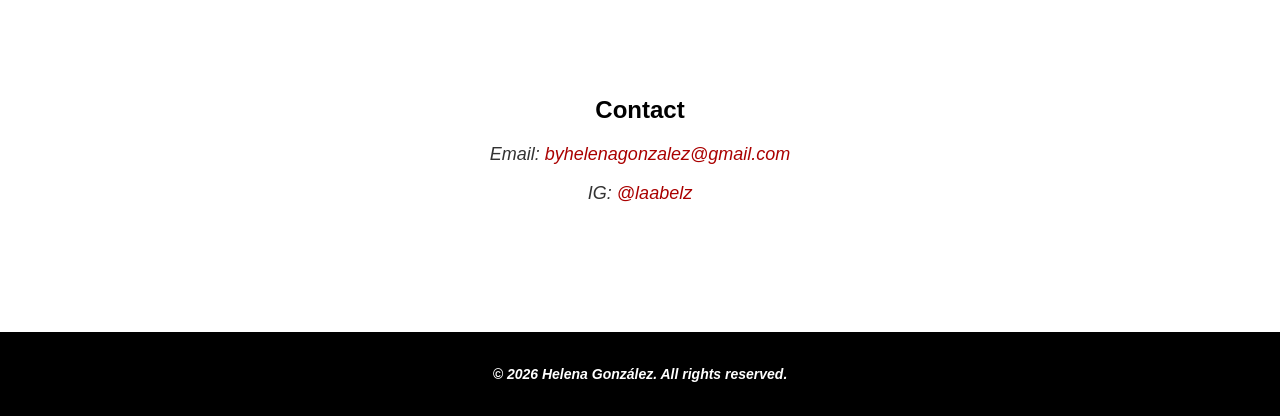
==== commit 46359c62: "he añadido una flechita para volver al principio de la página" ====
--- a/index.html
+++ b/index.html
@@ -8,7 +8,8 @@
 
 </head>
 <body>
-    <header>
+    <header id="arriba">
+        
     <nav>
         <a href="#about">About Me</a>
         <a href="#proyectos">Projects</a>
@@ -66,6 +67,8 @@
             </p>
 
         </section>
+
+        <a href="#arriba" class="arriba">↑</a>
     </main>
 
     <footer>
--- a/css/style.css
+++ b/css/style.css
@@ -1,7 +1,14 @@
+html {
+    scroll-behavior: smooth;
+    scroll-padding-top: 100px;
+}
+
 body {
     margin: 0;
     font-family: 'helvetica neue', sans-serif;
-}
+
+}
+
 
 header nav {
     background-color: black;
@@ -76,13 +83,15 @@
 
 }
 .galeriaproyectos a {
-    display: block;
     text-align: center;
     text-decoration: none;
     color: black;
-    font-weight: 500;
     font-size: 20px;
     transition: all 0.3s ease;
+}
+
+h3{
+    font-weight: 100;
 }
 h3:hover {
     color: rgb(170, 0, 0);
@@ -93,7 +102,15 @@
     width: 100%;
     height: auto;
     box-shadow: 0 15px 12px rgba(0, 0, 0, 0.1);
-}
+    transition: 1s;
+
+}
+
+.galeriaproyectos img:hover{
+    scale: 105%;    
+}
+
+
 .contacto {
     padding: 20px 20px;
 }
@@ -108,10 +125,32 @@
 .contacto a {
     color: rgb(170, 0, 0);
     text-decoration: none;
-    transition: all 1s ease;
+    transition: 1s;
 }
 .contacto a:hover {
     color: rgb(68, 0, 0);
+}
+
+.arriba{
+    font-size: 24px;
+    text-decoration: none;
+    position: fixed;
+    bottom: 20px;
+    right: 20px;
+    background-color: black;
+    color: white;
+    width: 50px;
+    height: 50px;
+    border-radius: 50%;
+    display: flex;
+    justify-content: center;
+    align-items: center;
+    transition: 0.3s;    
+}
+
+.arriba:hover{
+    color: rgb(170, 0, 0);
+    background-color: rgb(21, 21, 21);
 }
 
 footer {
@@ -126,20 +165,43 @@
     font-size: 14px;
 }
 
+@media (max-width:767px){
+    h1{
+        font-size: 28px;
+    }
+
+    h2{
+        font-size: 24px;
+    }
+    .yochikita{
+        max-width: 150px;
+    }
+    .galeriaproyectos img{
+        max-width: 150px;
+    }
+
+ }
+
 @media (min-width:768px){
-    .galeriaproyectos{
+    h1{
+        font-size: 40px;
+    }
+       .galeriaproyectos{
         flex-direction: row;
         flex-wrap: wrap;
         justify-content: center;
     }
+
     .galeriaproyectos a{
         width: 45%;
     }
 }
 
 @media (min-width: 1024px) {
+    h1{
+        font-size: 60px;
+    }
     .galeriaproyectos a{
             width: 20%;
     }
-    
 }
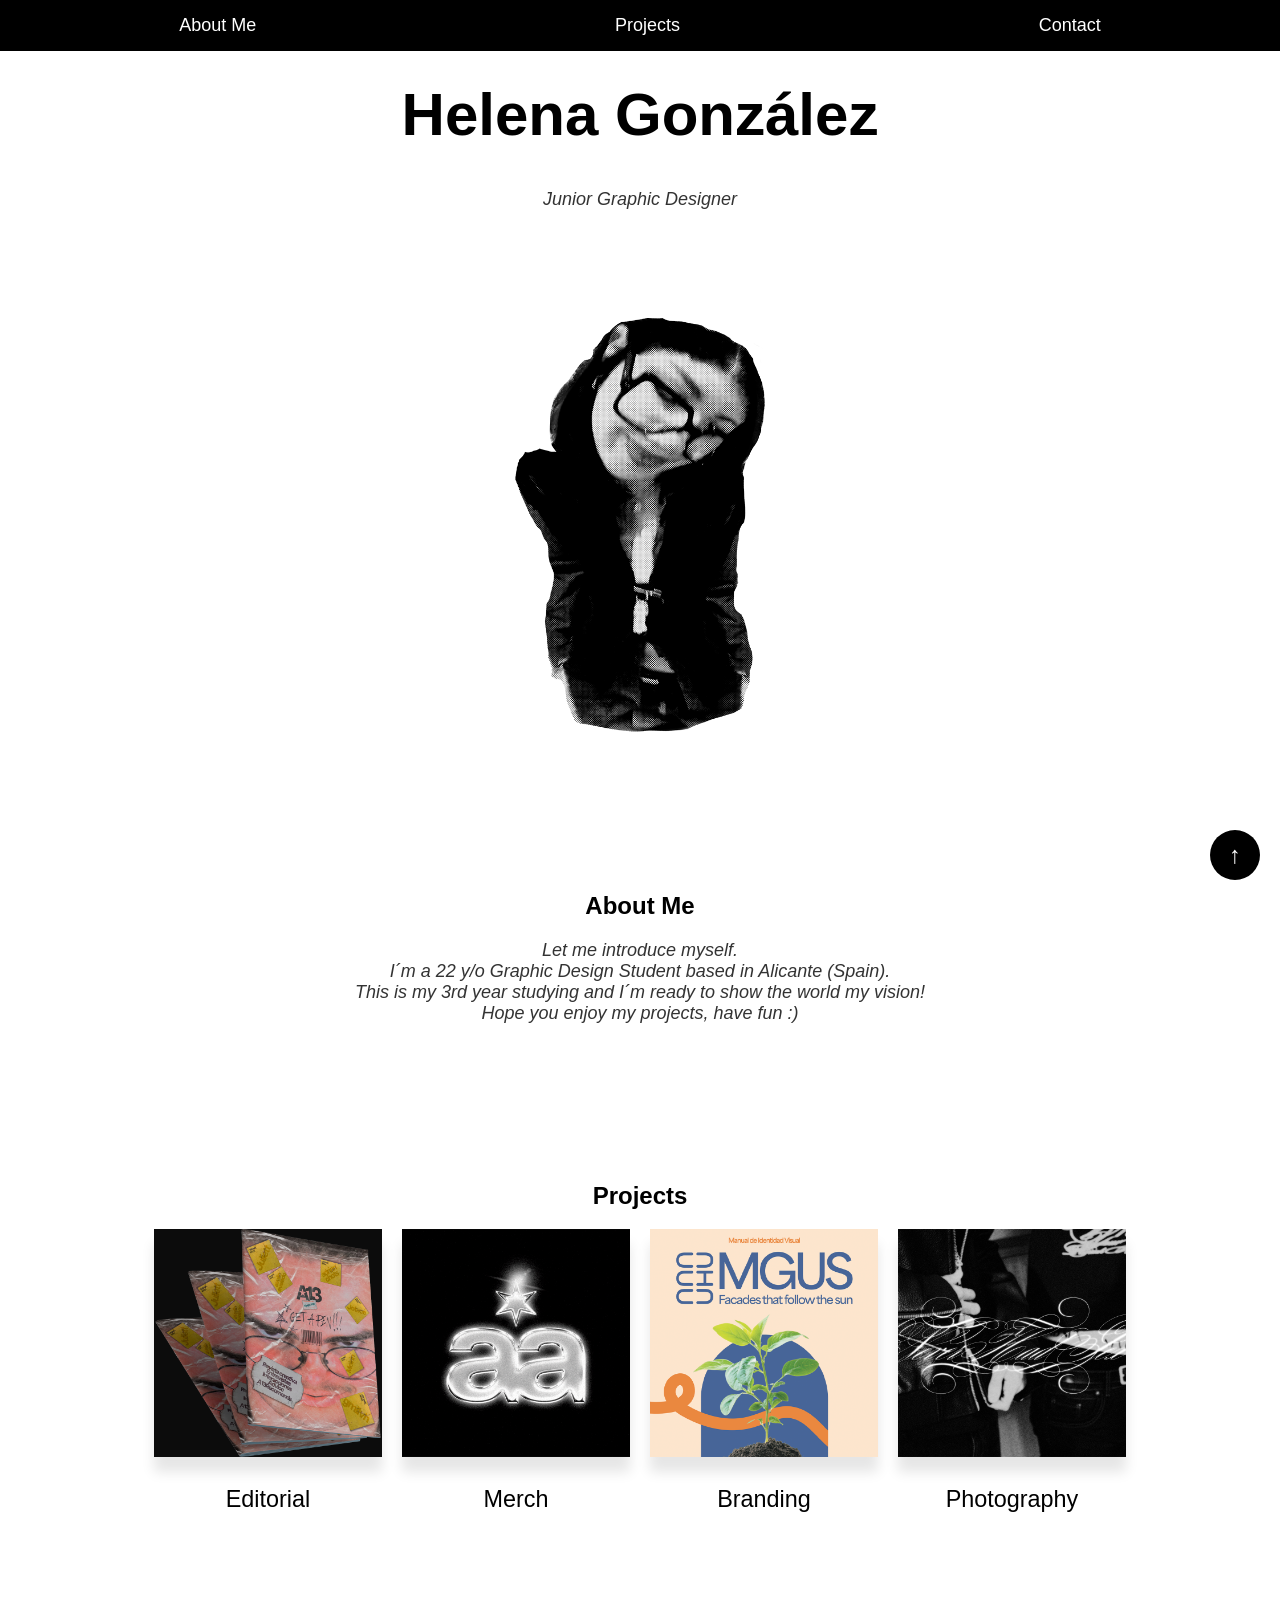
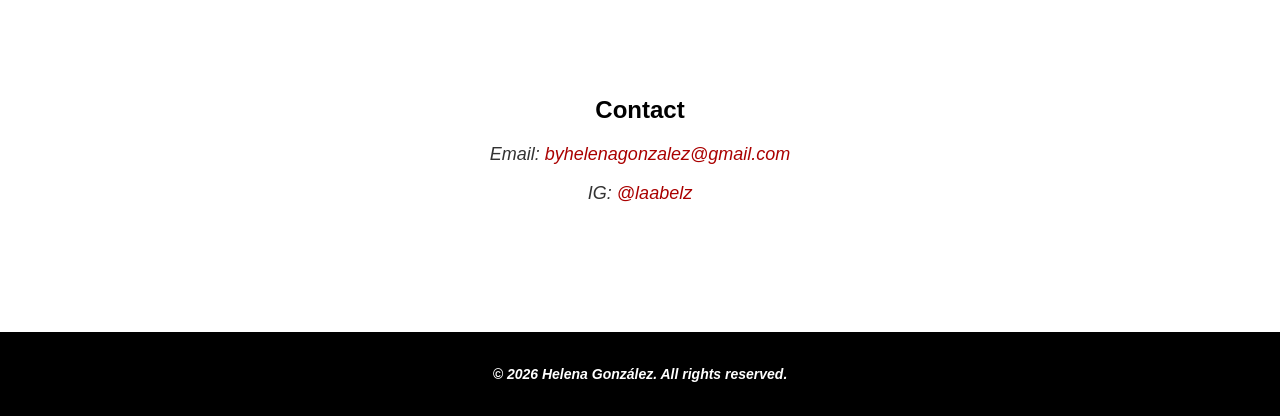
==== commit ffbcff41: "fin de creación de páginas individuales He cambiado el contenido de todas las páginas individuales" ====
--- a/index.html
+++ b/index.html
@@ -33,25 +33,25 @@
         <section class="proyectos" id="proyectos">
             <h2>Projects</h2>
             <div class="galeriaproyectos">
-                <a href="editorial.html">
+                <a href="proyectos/editorial.html">
                     <img src="imagenes/editoriallanding.png" alt="A13 Magazine">
                     <h3>Editorial</h3>
                 </a>
 
-                <a href="merch.html">
+                <a href="proyectos/merch.html">
                     
                     <img src="imagenes/merchlanding.png" alt="Laabelz">
                     <h3>Merch</h3>
                 </a>
 
-                <a href="branding.html">
+                <a href="proyectos/branding.html">
                     <img src="imagenes/brandinglanding.png" alt="MGUS">
                     <h3>Branding</h3>
                 </a>
 
-                <a href="fotografia.html">
+                <a href="proyectos/fotografia.html">
                     <img src="imagenes/fotolanding.png" alt="Fotografía Project">
-                    <h3>Fotografía</h3>
+                    <h3>Photography</h3>
                 </a>
 
             </div>
--- a/css/style.css
+++ b/css/style.css
@@ -52,6 +52,18 @@
     padding: 50px;
 }
 
+.imagenprincipal{
+    display: flex;
+    justify-content: center;
+    margin: 40px 0;
+}
+
+.imagenprincipal img{
+    width: 70%;
+    max-width: 700px;
+    height: auto;
+}
+
 #about {
     display: flex;
     flex-direction: column;
@@ -59,6 +71,27 @@
     padding-top: 100px;
     text-align: center;
 }
+.galeria{
+    width: 80%;
+    max-width: 900px;
+    margin: 40px auto;
+
+    display: flex;
+    flex-wrap: wrap;
+    gap: 20px;
+    justify-content: center;
+}
+
+.galeria img{
+    width: 100%;
+    height: auto;
+
+    transition: transform 0.3s ease;
+}
+
+.galeria img:hover{
+    transform: scale(1.05);
+}
 
 .yochikita {
     display: flex;
@@ -90,6 +123,26 @@
     transition: all 0.3s ease;
 }
 
+.carrusel {
+    width: 80%;
+    max-width: 900px;
+    margin: 40px auto;
+
+    display: flex;
+    flex-direction: column;
+    gap: 20px;
+}
+
+.carrusel img{
+    width: 100%;
+    height: auto;
+    transition: all 0.3s ease;
+}
+
+.carrusel img:hover{
+    transform: scale(1.05);
+}
+
 h3{
     font-weight: 100;
 }
@@ -107,7 +160,7 @@
 }
 
 .galeriaproyectos img:hover{
-    scale: 105%;    
+    transform: scale(1.05)    
 }
 
 
@@ -157,6 +210,7 @@
     background-color: black;
     padding: 20px 0;
     margin-top: 40px;
+    
 }
 footer p {
     color: white;
@@ -173,14 +227,16 @@
     h2{
         font-size: 24px;
     }
-    .yochikita{
+    .yochikita img{
         max-width: 150px;
     }
     .galeriaproyectos img{
-        max-width: 150px;
-    }
-
- }
+        max-width: 45%;
+    }
+    .imagenprincipal img{
+        width: 90%;
+    }
+}
 
 @media (min-width:768px){
     h1{
@@ -195,6 +251,10 @@
     .galeriaproyectos a{
         width: 45%;
     }
+
+    .galeria img{
+        width: calc(50% - 20px);
+    }
 }
 
 @media (min-width: 1024px) {
@@ -204,4 +264,10 @@
     .galeriaproyectos a{
             width: 20%;
     }
+    .galeria{
+        flex-wrap: nowrap;
+    }
+    .galeria img{
+        width: 20%;
+    }
 }
